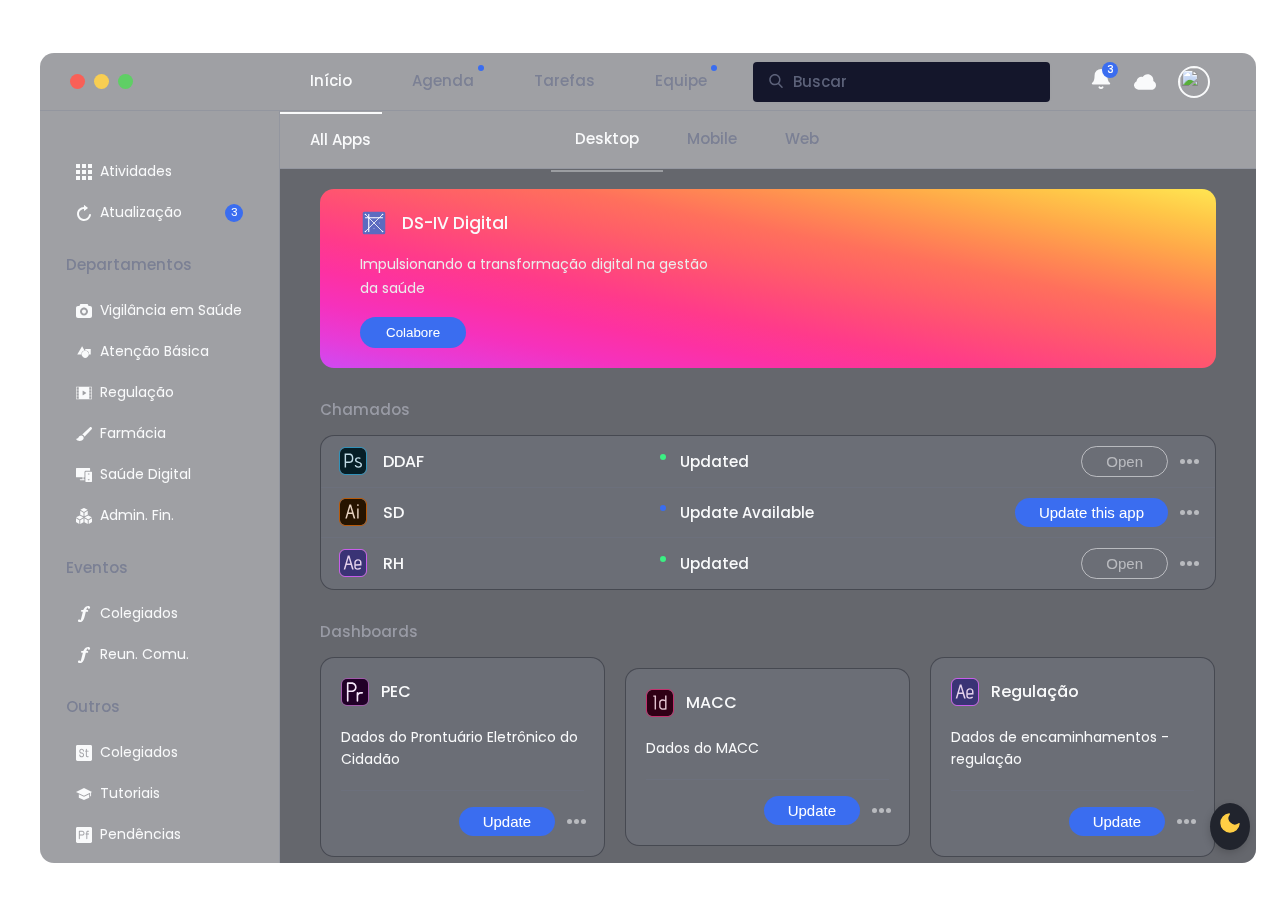
==== index.html @ 20f497b9 "firts commit" ====
<!DOCTYPE html>
<html lang="pt-BR">

<head>
    <meta charset="UTF-8">
    <meta http-equiv="X-UA-Compatible" content="IE=edge">
    <meta name="viewport" content="width=device-width, initial-scale=1.0">
    
    <!-- Favicon -->
    <link rel="icon" href="img/favicon.png" type="image/x-icon">

    <!-- CSS -->
    <link rel="stylesheet" href="style.css">

    <title>DS4 Digital - Tecnologia para o Brasil</title>
</head>

<body>
    <div class="video-bg">
        <video width="320" height="240" autoplay loop muted>
            <source src="https://assets.codepen.io/3364143/7btrrd.mp4" type="video/mp4">
            Your browser does not support the video tag.
        </video>
    </div>
    <div class="dark-light">
        <svg viewBox="0 0 24 24" stroke="currentColor" stroke-width="1.5" fill="none" stroke-linecap="round"
            stroke-linejoin="round">
            <path d="M21 12.79A9 9 0 1111.21 3 7 7 0 0021 12.79z" />
        </svg>
    </div>
    <div class="app">
        <div class="header">
            <div class="menu-circle"></div>
            <div class="header-menu">
                <a class="menu-link is-active" href="#">Início</a>
                <a class="menu-link notify" href="#">Agenda</a>
                <a class="menu-link" href="#">Tarefas</a>
                <a class="menu-link notify" href="#">Equipe</a>
            </div>
            <div class="search-bar">
                <input type="text" placeholder="Buscar">
            </div>
            <div class="header-profile">
                <div class="notification">
                    <span class="notification-number">3</span>
                    <svg viewBox="0 0 24 24" fill="currentColor" stroke="currentColor" stroke-width="2"
                        stroke-linecap="round" stroke-linejoin="round" class="feather feather-bell">
                        <path d="M18 8A6 6 0 006 8c0 7-3 9-3 9h18s-3-2-3-9M13.73 21a2 2 0 01-3.46 0" />
                    </svg>
                </div>
                <svg viewBox="0 0 512 512" fill="currentColor">
                    <path
                        d="M448.773 235.551A135.893 135.893 0 00451 211c0-74.443-60.557-135-135-135-47.52 0-91.567 25.313-115.766 65.537-32.666-10.59-66.182-6.049-93.794 12.979-27.612 19.013-44.092 49.116-45.425 82.031C24.716 253.788 0 290.497 0 331c0 7.031 1.703 13.887 3.006 20.537l.015.015C12.719 400.492 56.034 436 106 436h300c57.891 0 106-47.109 106-105 0-40.942-25.053-77.798-63.227-95.449z" />
                </svg>
                <img class="profile-img"
                    src="https://images.unsplash.com/photo-1600353068440-6361ef3a86e8?ixid=MXwxMjA3fDB8MHxwaG90by1wYWdlfHx8fGVufDB8fHw%3D&ixlib=rb-1.2.1&auto=format&fit=crop&w=1000&q=80"
                    alt="">
            </div>
        </div>
        <div class="wrapper">
            <div class="left-side">
                <div class="side-wrapper">
                    <div class="side-title"></div>
                    <div class="side-menu">
                        <a href="#">
                            <svg viewBox="0 0 512 512">
                                <g xmlns="http://www.w3.org/2000/svg" fill="currentColor">
                                    <path
                                        d="M0 0h128v128H0zm0 0M192 0h128v128H192zm0 0M384 0h128v128H384zm0 0M0 192h128v128H0zm0 0"
                                        data-original="#bfc9d1" />
                                </g>
                                <path xmlns="http://www.w3.org/2000/svg" d="M192 192h128v128H192zm0 0"
                                    fill="currentColor" data-original="#82b1ff" />
                                <path xmlns="http://www.w3.org/2000/svg"
                                    d="M384 192h128v128H384zm0 0M0 384h128v128H0zm0 0M192 384h128v128H192zm0 0M384 384h128v128H384zm0 0"
                                    fill="currentColor" data-original="#bfc9d1" />
                            </svg>
                            Atividades
                        </a>
                        <a href="#">
                            <svg viewBox="0 0 488.932 488.932" fill="currentColor">
                                <path
                                    d="M243.158 61.361v-57.6c0-3.2 4-4.9 6.7-2.9l118.4 87c2 1.5 2 4.4 0 5.9l-118.4 87c-2.7 2-6.7.2-6.7-2.9v-57.5c-87.8 1.4-158.1 76-152.1 165.4 5.1 76.8 67.7 139.1 144.5 144 81.4 5.2 150.6-53 163-129.9 2.3-14.3 14.7-24.7 29.2-24.7 17.9 0 31.8 15.9 29 33.5-17.4 109.7-118.5 192-235.7 178.9-98-11-176.7-89.4-187.8-187.4-14.7-128.2 84.9-237.4 209.9-238.8z" />
                            </svg>
                            Atualização
                            <span class="notification-number updates">3</span>
                        </a>
                    </div>
                </div>
                <div class="side-wrapper">
                    <div class="side-title">Departamentos</div>
                    <div class="side-menu">
                        <a href="#">
                            <svg viewBox="0 0 488.455 488.455" fill="currentColor">
                                <path
                                    d="M287.396 216.317c23.845 23.845 23.845 62.505 0 86.35s-62.505 23.845-86.35 0-23.845-62.505 0-86.35 62.505-23.845 86.35 0" />
                                <path
                                    d="M427.397 91.581H385.21l-30.544-61.059H133.76l-30.515 61.089-42.127.075C27.533 91.746.193 119.115.164 152.715L0 396.86c0 33.675 27.384 61.074 61.059 61.074h366.338c33.675 0 61.059-27.384 61.059-61.059V152.639c-.001-33.674-27.385-61.058-61.059-61.058zM244.22 381.61c-67.335 0-122.118-54.783-122.118-122.118s54.783-122.118 122.118-122.118 122.118 54.783 122.118 122.118S311.555 381.61 244.22 381.61z" />
                            </svg>
                            Vigilância em Saúde
                        </a>
                        <a href="#">
                            <svg viewBox="0 0 512 512" fill="currentColor">
                                <circle cx="295.099" cy="327.254" r="110.96" transform="rotate(-45 295.062 327.332)" />
                                <path
                                    d="M471.854 338.281V163.146H296.72v41.169a123.1 123.1 0 01121.339 122.939c0 3.717-.176 7.393-.5 11.027zM172.14 327.254a123.16 123.16 0 01100.59-120.915L195.082 73.786 40.146 338.281H172.64c-.325-3.634-.5-7.31-.5-11.027z" />
                            </svg>
                            Atenção Básica
                        </a>
                        <a href="#">
                            <svg viewBox="0 0 58 58" fill="currentColor">
                                <path
                                    d="M57 6H1a1 1 0 00-1 1v44a1 1 0 001 1h56a1 1 0 001-1V7a1 1 0 00-1-1zM10 50H2v-9h8v9zm0-11H2v-9h8v9zm0-11H2v-9h8v9zm0-11H2V8h8v9zm26.537 12.844l-11 7a1.007 1.007 0 01-1.018.033A1.001 1.001 0 0124 36V22a1.001 1.001 0 011.538-.844l11 7a1.003 1.003 0 01-.001 1.688zM56 50h-8v-9h8v9zm0-11h-8v-9h8v9zm0-11h-8v-9h8v9zm0-11h-8V8h8v9z" />
                            </svg>
                            Regulação
                        </a>
                        <a href="#">
                            <svg viewBox="0 0 512 512" fill="currentColor">
                                <path
                                    d="M499.377 46.402c-8.014-8.006-18.662-12.485-29.985-12.613a41.13 41.13 0 00-.496-.003c-11.142 0-21.698 4.229-29.771 11.945L198.872 275.458c25.716 6.555 47.683 23.057 62.044 47.196a113.544 113.544 0 0110.453 23.179L500.06 106.661C507.759 98.604 512 88.031 512 76.89c0-11.507-4.478-22.33-12.623-30.488zM176.588 302.344a86.035 86.035 0 00-3.626-.076c-20.273 0-40.381 7.05-56.784 18.851-19.772 14.225-27.656 34.656-42.174 53.27C55.8 397.728 27.795 409.14 0 416.923c16.187 42.781 76.32 60.297 115.752 61.24 1.416.034 2.839.051 4.273.051 44.646 0 97.233-16.594 118.755-60.522 23.628-48.224-5.496-112.975-62.192-115.348z" />
                            </svg>
                            Farmácia
                        </a>
                        <a href="#">
                            <svg viewBox="0 0 512 512" fill="currentColor">
                                <path
                                    d="M497 151H316c-8.401 0-15 6.599-15 15v300c0 8.401 6.599 15 15 15h181c8.401 0 15-6.599 15-15V166c0-8.401-6.599-15-15-15zm-76 270h-30c-8.401 0-15-6.599-15-15s6.599-15 15-15h30c8.401 0 15 6.599 15 15s-6.599 15-15 15zm0-180h-30c-8.401 0-15-6.599-15-15s6.599-15 15-15h30c8.401 0 15 6.599 15 15s-6.599 15-15 15z" />
                                <path
                                    d="M15 331h196v60h-75c-8.291 0-15 6.709-15 15s6.709 15 15 15h135v-30h-30v-60h30V166c0-24.814 20.186-45 45-45h135V46c0-8.284-6.716-15-15-15H15C6.716 31 0 37.716 0 46v270c0 8.284 6.716 15 15 15z" />
                            </svg>
                            Saúde Digital
                        </a>
                        <a href="#">
                            <svg viewBox="0 0 512 512" fill="currentColor">
                                <path
                                    d="M0 331v112.295a14.996 14.996 0 007.559 13.023L106 512V391L0 331zM136 391v121l105-60V331zM271 331v121l105 60V391zM406 391v121l98.441-55.682A14.995 14.995 0 00512 443.296V331l-106 60zM391 241l-115.754 57.876L391 365.026l116.754-66.15zM262.709 1.583a15.006 15.006 0 00-13.418 0L140.246 57.876 256 124.026l115.754-66.151L262.709 1.583zM136 90v124.955l105 52.5V150zM121 241L4.246 298.876 121 365.026l115.754-66.15zM271 150v117.455l105-52.5V90z" />
                            </svg>
                            Admin. Fin.
                        </a>
                    </div>
                </div>
                <div class="side-wrapper">
                    <div class="side-title">Eventos</div>
                    <div class="side-menu">
                        <a href="#">
                            <svg viewBox="0 0 332 332" fill="currentColor">
                                <path
                                    d="M282.341 8.283C275.765 2.705 266.211 0 253.103 0c-18.951 0-36.359 5.634-51.756 16.743-14.972 10.794-29.274 28.637-42.482 53.028-4.358 7.993-7.428 11.041-8.973 12.179h-26.255c-10.84 0-19.626 8.786-19.626 19.626 0 8.989 6.077 16.486 14.323 18.809l-.05.165h.589c1.531.385 3.109.651 4.757.651h18.833l-32.688 128.001c-7.208 27.848-10.323 37.782-11.666 41.24-1.445 3.711-3.266 7.062-5.542 10.135-.42-5.39-2.637-10.143-6.508-13.854-4.264-4.079-10.109-6.136-17.364-6.136-8.227 0-15.08 2.433-20.37 7.229-5.416 4.93-8.283 11.193-8.283 18.134 0 5.157 1.701 12.712 9.828 19.348 6.139 4.97 14.845 7.382 26.621 7.382 17.096 0 32.541-4.568 45.891-13.577 13.112-8.845 24.612-22.489 34.166-40.522 9.391-17.678 18.696-45.124 28.427-83.9l18.598-73.479h30.016c10.841 0 19.625-8.785 19.625-19.625s-8.784-19.626-19.625-19.626h-19.628c6.34-21.62 14.175-37.948 23.443-48.578 2.284-2.695 5.246-5.692 8.412-7.678-1.543 3.392-2.325 6.767-2.325 10.055 0 6.164 2.409 11.714 6.909 16.03 4.484 4.336 10.167 6.54 16.888 6.54 7.085 0 13.373-2.667 18.17-7.716 4.76-5.005 7.185-11.633 7.185-19.703.017-9.079-3.554-16.899-10.302-22.618z" />
                            </svg>
                            Colegiados
                        </a>
                        <a href="#">
                            <svg viewBox="0 0 332 332" fill="currentColor">
                                <path
                                    d="M282.341 8.283C275.765 2.705 266.211 0 253.103 0c-18.951 0-36.359 5.634-51.756 16.743-14.972 10.794-29.274 28.637-42.482 53.028-4.358 7.993-7.428 11.041-8.973 12.179h-26.255c-10.84 0-19.626 8.786-19.626 19.626 0 8.989 6.077 16.486 14.323 18.809l-.05.165h.589c1.531.385 3.109.651 4.757.651h18.833l-32.688 128.001c-7.208 27.848-10.323 37.782-11.666 41.24-1.445 3.711-3.266 7.062-5.542 10.135-.42-5.39-2.637-10.143-6.508-13.854-4.264-4.079-10.109-6.136-17.364-6.136-8.227 0-15.08 2.433-20.37 7.229-5.416 4.93-8.283 11.193-8.283 18.134 0 5.157 1.701 12.712 9.828 19.348 6.139 4.97 14.845 7.382 26.621 7.382 17.096 0 32.541-4.568 45.891-13.577 13.112-8.845 24.612-22.489 34.166-40.522 9.391-17.678 18.696-45.124 28.427-83.9l18.598-73.479h30.016c10.841 0 19.625-8.785 19.625-19.625s-8.784-19.626-19.625-19.626h-19.628c6.34-21.62 14.175-37.948 23.443-48.578 2.284-2.695 5.246-5.692 8.412-7.678-1.543 3.392-2.325 6.767-2.325 10.055 0 6.164 2.409 11.714 6.909 16.03 4.484 4.336 10.167 6.54 16.888 6.54 7.085 0 13.373-2.667 18.17-7.716 4.76-5.005 7.185-11.633 7.185-19.703.017-9.079-3.554-16.899-10.302-22.618z" />
                            </svg>
                            Reun. Comu.
                        </a>
                    </div>
                </div>
                <div class="side-wrapper">
                    <div class="side-title">Outros</div>
                    <div class="side-menu">
                        <a href="#">
                            <svg viewBox="0 0 512 512" fill="currentColor">
                                <path
                                    d="M467 0H45C20.186 0 0 20.186 0 45v422c0 24.814 20.186 45 45 45h422c24.814 0 45-20.186 45-45V45c0-24.814-20.186-45-45-45zM181 241c41.353 0 75 33.647 75 75s-33.647 75-75 75-75-33.647-75-75c0-8.291 6.709-15 15-15s15 6.709 15 15c0 24.814 20.186 45 45 45s45-20.186 45-45-20.186-45-45-45c-41.353 0-75-33.647-75-75s33.647-75 75-75 75 33.647 75 75c0 8.291-6.709 15-15 15s-15-6.709-15-15c0-24.814-20.186-45-45-45s-45 20.186-45 45 20.186 45 45 45zm180 120h30c8.291 0 15 6.709 15 15s-6.709 15-15 15h-30c-24.814 0-45-20.186-45-45V211h-15c-8.291 0-15-6.709-15-15s6.709-15 15-15h15v-45c0-8.291 6.709-15 15-15s15 6.709 15 15v45h45c8.291 0 15 6.709 15 15s-6.709 15-15 15h-45v135c0 8.276 6.724 15 15 15z" />
                            </svg>
                            Colegiados
                        </a>
                        <a href="#">
                            <svg viewBox="0 0 511.441 511.441" fill="currentColor">
                                <path d="M255.721 347.484L90.22 266.751v106.57l165.51 73.503 165.509-73.503V266.742z" />
                                <path
                                    d="M511.441 189.361L255.721 64.617 0 189.361l255.721 124.744 195.522-95.378v111.032h30V204.092z" />
                            </svg>
                            Tutoriais
                        </a>
                        <a href="#">
                            <svg viewBox="0 0 512 512" fill="currentColor">
                                <path d="M196 151h-75v90h75c24.814 0 45-20.186 45-45s-20.186-45-45-45z" />
                                <path
                                    d="M467 0H45C20.186 0 0 20.186 0 45v422c0 24.814 20.186 45 45 45h422c24.814 0 45-20.186 45-45V45c0-24.814-20.186-45-45-45zM196 271h-75v105c0 8.291-6.709 15-15 15s-15-6.709-15-15V136c0-8.291 6.709-15 15-15h90c41.353 0 75 33.647 75 75s-33.647 75-75 75zm210-60c8.291 0 15 6.709 15 15s-6.709 15-15 15h-45v135c0 8.291-6.709 15-15 15s-15-6.709-15-15V241h-15c-8.291 0-15-6.709-15-15s6.709-15 15-15h15v-45c0-24.814 20.186-45 45-45h30c8.291 0 15 6.709 15 15s-6.709 15-15 15h-30c-8.276 0-15 6.724-15 15v45h45z" />
                            </svg>
                            Pendências
                        </a>
                        <a href="#">
                            <svg viewBox="0 0 512 512" fill="currentColor">
                                <path
                                    d="M181 181h-60v60h60c16.54 0 30-13.46 30-30s-13.46-30-30-30zm0 0M181 271h-60v60h60c16.54 0 30-13.46 30-30s-13.46-30-30-30zm0 0M346 241c-19.555 0-36.238 12.54-42.438 30h84.875c-6.199-17.46-22.882-30-42.437-30zm0 0" />
                                <path
                                    d="M436 0H75C33.648 0 0 33.648 0 75v362c0 41.352 33.648 75 75 75h361c41.352 0 76-33.648 76-75V75c0-41.352-34.648-75-76-75zM286 151h120v30H286zm-45 150c0 33.09-26.91 60-60 60H91V151h90c33.09 0 60 26.91 60 60 0 18.008-8.133 33.996-20.73 45 12.597 11.004 20.73 26.992 20.73 45zm180 0H303.562c6.196 17.46 22.883 30 42.438 30 16.012 0 30.953-8.629 38.992-22.516l25.957 15.032C397.58 346.629 372.687 361 346 361c-41.352 0-75-33.648-75-75s33.648-75 75-75 75 33.648 75 75zm0 0" />
                            </svg>
                            Arquivos
                        </a>
                        <a href="#">
                            <svg viewBox="0 0 512 512" fill="currentColor">
                                <path
                                    d="M352 0H64C28.704 0 0 28.704 0 64v320a16.02 16.02 0 009.216 14.496A16.232 16.232 0 0016 400c3.68 0 7.328-1.248 10.24-3.712L117.792 320H352c35.296 0 64-28.704 64-64V64c0-35.296-28.704-64-64-64z" />
                                <path
                                    d="M464 128h-16v128c0 52.928-43.072 96-96 96H129.376L128 353.152V400c0 26.464 21.536 48 48 48h234.368l75.616 60.512A16.158 16.158 0 00496 512c2.336 0 4.704-.544 6.944-1.6A15.968 15.968 0 00512 496V176c0-26.464-21.536-48-48-48z" />
                            </svg>
                            Mensagens
                        </a>
                    </div>
                </div>
            </div>
            <div class="main-container">
                <div class="main-header">
                    <a class="menu-link-main" href="#">All Apps</a>
                    <div class="header-menu">
                        <a class="main-header-link is-active" href="#">Desktop</a>
                        <a class="main-header-link" href="#">Mobile</a>
                        <a class="main-header-link" href="#">Web</a>

                    </div>
                </div>
                <div class="content-wrapper">
                    <div class="content-wrapper-header">
                        <div class="content-wrapper-context">
                            <h3 class="img-content">
                                <svg viewBox="0 0 512 512" xmlns="http://www.w3.org/2000/svg">
                                    <!-- Background with rounded corners -->
                                    <rect x="50" y="50" width="412" height="412" rx="30" ry="30" fill="#5C6BC0" />
                                
                                    <!-- Horizontal and vertical lines creating a network -->
                                    <path d="M100 160h312" fill="none" stroke="#fff" stroke-width="20" stroke-linecap="round"/>
                                    <path d="M160 100v312" fill="none" stroke="#fff" stroke-width="20" stroke-linecap="round"/>
                                    
                                    <!-- Diagonal lines for more complexity -->
                                    <path d="M100 100L412 412" fill="none" stroke="#fff" stroke-width="15" stroke-linecap="round"/>
                                    <path d="M100 412L412 100" fill="none" stroke="#fff" stroke-width="15" stroke-linecap="round"/>
                                    
                                    <!-- Nodes (circles) to simulate connections -->
                                    <circle cx="100" cy="100" r="15" fill="#fff" />
                                    <circle cx="412" cy="100" r="15" fill="#fff" />
                                    <circle cx="100" cy="412" r="15" fill="#fff" />
                                    <circle cx="412" cy="412" r="15" fill="#fff" />
                                
                                    <!-- Additional smaller circles to simulate data points -->
                                    <circle cx="256" cy="160" r="8" fill="#fff" />
                                    <circle cx="160" cy="256" r="8" fill="#fff" />
                                    <circle cx="352" cy="256" r="8" fill="#fff" />
                                    <circle cx="256" cy="352" r="8" fill="#fff" />
                                </svg>
                                
                                DS-IV Digital
                            </h3>
                            <div class="content-text">Impulsionando a transformação digital na gestão da saúde</div>
                            <button class="content-button">Colabore</button>
                        </div>
                        <img class="content-wrapper-img" src="https://assets.codepen.io/3364143/glass.png" alt="">
                    </div>
                    <div class="content-section">
                        <div class="content-section-title">Chamados</div>
                        <ul>
                            <li class="adobe-product">
                                <div class="products">
                                    <svg viewBox="0 0 52 52" style="border:1px solid #3291b8">
                                        <g xmlns="http://www.w3.org/2000/svg">
                                            <path
                                                d="M40.824 52H11.176C5.003 52 0 46.997 0 40.824V11.176C0 5.003 5.003 0 11.176 0h29.649C46.997 0 52 5.003 52 11.176v29.649C52 46.997 46.997 52 40.824 52z"
                                                fill="#061e26" data-original="#393687" />
                                            <path
                                                d="M12.16 39H9.28V11h9.64c2.613 0 4.553.813 5.82 2.44 1.266 1.626 1.9 3.76 1.9 6.399 0 .934-.027 1.74-.08 2.42-.054.681-.22 1.534-.5 2.561-.28 1.026-.66 1.866-1.14 2.52-.48.654-1.213 1.227-2.2 1.72-.987.494-2.16.74-3.52.74h-7.04V39zm0-12h6.68c.96 0 1.773-.187 2.44-.56.666-.374 1.153-.773 1.46-1.2.306-.427.546-1.04.72-1.84.173-.801.267-1.4.28-1.801.013-.399.02-.973.02-1.72 0-4.053-1.694-6.08-5.08-6.08h-6.52V27zM29.48 33.92l2.8-.12c.106.987.6 1.754 1.48 2.3.88.547 1.893.82 3.04.82s2.14-.26 2.98-.78c.84-.52 1.26-1.266 1.26-2.239s-.36-1.747-1.08-2.32c-.72-.573-1.6-1.026-2.64-1.36-1.04-.333-2.086-.686-3.14-1.06a7.36 7.36 0 01-2.78-1.76c-.987-.934-1.48-2.073-1.48-3.42s.54-2.601 1.62-3.761 2.833-1.739 5.26-1.739c.854 0 1.653.1 2.4.3.746.2 1.28.394 1.6.58l.48.279-.92 2.521c-.854-.666-1.974-1-3.36-1-1.387 0-2.42.26-3.1.78-.68.52-1.02 1.18-1.02 1.979 0 .88.426 1.574 1.28 2.08.853.507 1.813.934 2.88 1.28 1.066.347 2.126.733 3.18 1.16 1.053.427 1.946 1.094 2.68 2s1.1 2.106 1.1 3.6c0 1.494-.6 2.794-1.8 3.9-1.2 1.106-2.954 1.66-5.26 1.66-2.307 0-4.114-.547-5.42-1.64-1.307-1.093-1.987-2.44-2.04-4.04z"
                                                fill="#c1dbe6" data-original="#89d3ff" />
                                        </g>
                                    </svg>
                                    DDAF
                                </div>
                                <span class="status">
                                    <span class="status-circle green"></span>
                                    Updated</span>
                                <div class="button-wrapper">
                                    <button class="content-button status-button open">Open</button>
                                    <div class="menu">
                                        <button class="dropdown">
                                            <ul>
                                                <li><a href="#">Go to Discover</a></li>
                                                <li><a href="#">Learn more</a></li>
                                                <li><a href="#">Uninstall</a></li>
                                            </ul>
                                        </button>
                                    </div>
                                </div>
                            </li>
                            <li class="adobe-product">
                                <div class="products">
                                    <svg viewBox="0 0 52 52" style="border:1px solid #b65a0b">
                                        <g xmlns="http://www.w3.org/2000/svg">
                                            <path
                                                d="M40.824 52H11.176C5.003 52 0 46.997 0 40.824V11.176C0 5.003 5.003 0 11.176 0h29.649C46.997 0 52 5.003 52 11.176v29.649C52 46.997 46.997 52 40.824 52z"
                                                fill="#261400" data-original="#6d4c13" />
                                            <path
                                                d="M30.68 39h-3.24l-2.76-9.04h-8.32L13.72 39H10.6l8.24-28h3.32l8.52 28zm-6.72-12l-3.48-11.36L17.12 27h6.84zM37.479 12.24c0 .453-.16.84-.48 1.16-.32.319-.7.479-1.14.479-.44 0-.827-.166-1.16-.5-.334-.333-.5-.713-.5-1.14s.166-.807.5-1.141c.333-.333.72-.5 1.16-.5.44 0 .82.16 1.14.48.321.322.48.709.48 1.162zM37.24 39h-2.88V18.96h2.88V39z"
                                                fill="#e6d2c0" data-original="#ffbd2e" />
                                        </g>
                                    </svg>
                                    SD
                                </div>

                                <span class="status">
                                    <span class="status-circle"></span>
                                    Update Available</span>
                                <div class="button-wrapper">
                                    <button class="content-button status-button">Update this app</button>
                                    <div class="pop-up">
                                        <div class="pop-up__title">Update This App
                                            <svg class="close" width="24" height="24" fill="none" stroke="currentColor"
                                                stroke-width="2" stroke-linecap="round" stroke-linejoin="round"
                                                class="feather feather-x-circle">
                                                <circle cx="12" cy="12" r="10" />
                                                <path d="M15 9l-6 6M9 9l6 6" />
                                            </svg>
                                        </div>
                                        <div class="pop-up__subtitle">Adjust your selections for advanced options as
                                            desired before continuing. <a href="#">Learn more</a></div>
                                        <div class="checkbox-wrapper">
                                            <input type="checkbox" id="check1" class="checkbox">
                                            <label for="check1">Import previous settings and preferences</label>
                                        </div>
                                        <div class="checkbox-wrapper">
                                            <input type="checkbox" id="check2" class="checkbox">
                                            <label for="check2">Remove old versions</label>
                                        </div>
                                        <div class="content-button-wrapper">
                                            <button class="content-button status-button open close">Cancel</button>
                                            <button class="content-button status-button">Continue</button>
                                        </div>
                                    </div>
                                    <div class="menu">
                                        <button class="dropdown">
                                            <ul>
                                                <li><a href="#">Go to Discover</a></li>
                                                <li><a href="#">Learn more</a></li>
                                                <li><a href="#">Uninstall</a></li>
                                            </ul>
                                        </button>
                                    </div>
                                </div>
                            </li>
                            <li class="adobe-product">
                                <div class="products">
                                    <svg viewBox="0 0 52 52" style="border: 1px solid #C75DEB">
                                        <g xmlns="http://www.w3.org/2000/svg">
                                            <path
                                                d="M40.824 52H11.176C5.003 52 0 46.997 0 40.824V11.176C0 5.003 5.003 0 11.176 0h29.649C46.997 0 52 5.003 52 11.176v29.649C52 46.997 46.997 52 40.824 52z"
                                                fill="#3a3375" data-original="#3a3375" />
                                            <path
                                                d="M27.44 39H24.2l-2.76-9.04h-8.32L10.48 39H7.36l8.24-28h3.32l8.52 28zm-6.72-12l-3.48-11.36L13.88 27h6.84zM31.48 33.48c0 2.267 1.333 3.399 4 3.399 1.653 0 3.466-.546 5.44-1.64L42 37.6c-2.054 1.254-4.2 1.881-6.44 1.881-4.64 0-6.96-1.946-6.96-5.841v-8.2c0-2.16.673-3.841 2.02-5.04 1.346-1.2 3.126-1.801 5.34-1.801s3.94.594 5.18 1.78c1.24 1.187 1.86 2.834 1.86 4.94V30.8l-11.52.6v2.08zm8.6-5.24v-3.08c0-1.413-.44-2.42-1.32-3.021-.88-.6-1.907-.899-3.08-.899-1.174 0-2.167.359-2.98 1.08-.814.72-1.22 1.773-1.22 3.16v3.199l8.6-.439z"
                                                fill="#e4d1eb" data-original="#e7adfb" />
                                        </g>
                                    </svg>
                                    RH
                                </div>
                                <span class="status">
                                    <span class="status-circle green"></span>
                                    Updated</span>
                                <div class="button-wrapper">
                                    <button class="content-button status-button open">Open</button>
                                    <div class="menu">
                                        <button class="dropdown">
                                            <ul>
                                                <li><a href="#">Go to Discover</a></li>
                                                <li><a href="#">Learn more</a></li>
                                                <li><a href="#">Uninstall</a></li>
                                            </ul>
                                        </button>
                                    </div>
                                </div>
                            </li>
                        </ul>
                    </div>
                    <div class="content-section">
                        <div class="content-section-title">Dashboards</div>
                        <div class="apps-card">
                            <div class="app-card">
                                <span>
                                    <svg viewBox="0 0 512 512" style="border: 1px solid #a059a9">
                                        <path xmlns="http://www.w3.org/2000/svg"
                                            d="M480 0H32C14.368 0 0 14.368 0 32v448c0 17.664 14.368 32 32 32h448c17.664 0 32-14.336 32-32V32c0-17.632-14.336-32-32-32z"
                                            fill="#210027" data-original="#7b1fa2" />
                                        <g xmlns="http://www.w3.org/2000/svg">
                                            <path
                                                d="M192 64h-80c-8.832 0-16 7.168-16 16v352c0 8.832 7.168 16 16 16s16-7.168 16-16V256h64c52.928 0 96-43.072 96-96s-43.072-96-96-96zm0 160h-64V96h64c35.296 0 64 28.704 64 64s-28.704 64-64 64zM400 256h-32c-18.08 0-34.592 6.24-48 16.384V272c0-8.864-7.168-16-16-16s-16 7.136-16 16v160c0 8.832 7.168 16 16 16s16-7.168 16-16v-96c0-26.464 21.536-48 48-48h32c8.832 0 16-7.168 16-16s-7.168-16-16-16z"
                                                fill="#f6e7fa" data-original="#e1bee7" />
                                        </g>
                                    </svg>
                                    PEC
                                </span>
                                <div class="app-card__subtext">Dados do Prontuário Eletrônico do Cidadão</div>
                                <div class="app-card-buttons">
                                    <button class="content-button status-button">Update</button>
                                    <div class="menu"></div>
                                </div>
                            </div>
                            <div class="app-card">
                                <span>
                                    <svg viewBox="0 0 52 52" style="border: 1px solid #c1316d">
                                        <g xmlns="http://www.w3.org/2000/svg">
                                            <path
                                                d="M40.824 52H11.176C5.003 52 0 46.997 0 40.824V11.176C0 5.003 5.003 0 11.176 0h29.649C46.997 0 52 5.003 52 11.176v29.649C52 46.997 46.997 52 40.824 52z"
                                                fill="#2f0015" data-original="#6f2b41" />
                                            <path
                                                d="M18.08 39H15.2V13.72l-2.64-.08V11h5.52v28zM27.68 19.4c1.173-.507 2.593-.761 4.26-.761s3.073.374 4.22 1.12V11h2.88v28c-2.293.32-4.414.48-6.36.48-1.947 0-3.707-.4-5.28-1.2-2.08-1.066-3.12-2.92-3.12-5.561v-7.56c0-2.799 1.133-4.719 3.4-5.759zm8.48 3.12c-1.387-.746-2.907-1.119-4.56-1.119-1.574 0-2.714.406-3.42 1.22-.707.813-1.06 1.847-1.06 3.1v7.12c0 1.227.44 2.188 1.32 2.88.96.719 2.146 1.079 3.56 1.079 1.413 0 2.8-.106 4.16-.319V22.52z"
                                                fill="#e1c1cf" data-original="#ff70bd" />
                                        </g>
                                    </svg>
                                    MACC
                                </span>
                                <div class="app-card__subtext">Dados do MACC</div>
                                <div class="app-card-buttons">
                                    <button class="content-button status-button">Update</button>
                                    <div class="menu"></div>
                                </div>
                            </div>
                            <div class="app-card">
                                <span>
                                    <svg viewBox="0 0 52 52" style="border: 1px solid #C75DEB">
                                        <g xmlns="http://www.w3.org/2000/svg">
                                            <path
                                                d="M40.824 52H11.176C5.003 52 0 46.997 0 40.824V11.176C0 5.003 5.003 0 11.176 0h29.649C46.997 0 52 5.003 52 11.176v29.649C52 46.997 46.997 52 40.824 52z"
                                                fill="#3a3375" data-original="#3a3375" />
                                            <path
                                                d="M27.44 39H24.2l-2.76-9.04h-8.32L10.48 39H7.36l8.24-28h3.32l8.52 28zm-6.72-12l-3.48-11.36L13.88 27h6.84zM31.48 33.48c0 2.267 1.333 3.399 4 3.399 1.653 0 3.466-.546 5.44-1.64L42 37.6c-2.054 1.254-4.2 1.881-6.44 1.881-4.64 0-6.96-1.946-6.96-5.841v-8.2c0-2.16.673-3.841 2.02-5.04 1.346-1.2 3.126-1.801 5.34-1.801s3.94.594 5.18 1.78c1.24 1.187 1.86 2.834 1.86 4.94V30.8l-11.52.6v2.08zm8.6-5.24v-3.08c0-1.413-.44-2.42-1.32-3.021-.88-.6-1.907-.899-3.08-.899-1.174 0-2.167.359-2.98 1.08-.814.72-1.22 1.773-1.22 3.16v3.199l8.6-.439z"
                                                fill="#e4d1eb" data-original="#e7adfb" />
                                        </g>
                                    </svg>
                                    Regulação
                                </span>
                                <div class="app-card__subtext">Dados de encaminhamentos - regulação</div>
                                <div class="app-card-buttons">
                                    <button class="content-button status-button">Update</button>
                                    <div class="menu"></div>
                                </div>
                            </div>
                        </div>
                    </div>
                </div>
            </div>
        </div>
        <div class="overlay-app"></div>
    </div>
    <script src="https://cdnjs.cloudflare.com/ajax/libs/jquery/2.1.3/jquery.min.js"></script>
    <script src="scripts/main.js"></script>
</body>

</html>
---- style.css ----
@import url("https://fonts.googleapis.com/css2?family=Poppins:wght@200;300;400;500;600;700&display=swap");

* {
  outline: none;
  box-sizing: border-box;
}

:root {
  --theme-bg-color: rgba(16 18 27 / 40%);
  --border-color: rgba(113 119 144 / 25%);
  --theme-color: #f9fafb;
  --inactive-color: rgb(113 119 144 / 78%);
  --body-font: "Poppins", sans-serif;
  --hover-menu-bg: rgba(12 15 25 / 30%);
  --content-title-color: #999ba5;
  --content-bg: rgb(146 151 179 / 13%);
  --button-inactive: rgb(249 250 251 / 55%);
  --dropdown-bg: #21242d;
  --dropdown-hover: rgb(42 46 60);
  --popup-bg: rgb(22 25 37);
  --search-bg: #14162b;
  --overlay-bg: rgba(36, 39, 59, 0.3);
  --scrollbar-bg: rgb(1 2 3 / 40%);
}

.light-mode {
  --theme-bg-color: rgb(255 255 255 / 31%);
  --theme-color: #3c3a3a;
  --inactive-color: #333333;
  --button-inactive: #3c3a3a;
  --search-bg: rgb(255 255 255 / 31%);
  --dropdown-bg: #f7f7f7;
  --overlay-bg: rgb(255 255 255 / 30%);
  --dropdown-hover: rgb(236 236 236);
  --border-color: rgb(255 255 255 / 35%);
  --popup-bg: rgb(255 255 255);
  --hover-menu-bg: rgba(255 255 255 / 35%);
  --scrollbar-bg: rgb(255 253 253 / 57%);
  --content-title-color: --theme-color;
}

html {
  box-sizing: border-box;
  -webkit-font-smoothing: antialiased;
}

body {
  font-family: var(--body-font);
  background-image: url(https://wallpapershome.com/images/wallpapers/macos-big-sur-1280x720-dark-wwdc-2020-22655.jpg);
  background-size: cover;
  background-position: center;
  display: flex;
  justify-content: center;
  align-items: center;
  flex-direction: column;
  padding: 2em;
  width: 100%;
  height: 100vh;
  overflow: hidden;
}
@media screen and (max-width: 480px) {
  body {
    padding: 0.8em;
  }
}

.video-bg {
  position: fixed;
  right: 0;
  top: 0;
  width: 100%;
  height: 100%;
}
.video-bg video {
  width: 100%;
  height: 100%;
  object-fit: cover;
}

img {
  max-width: 100%;
}

.dark-light {
  position: fixed;
  bottom: 50px;
  right: 30px;
  background-color: var(--dropdown-bg);
  box-shadow: -1px 3px 8px -1px rgba(0, 0, 0, 0.2);
  padding: 8px;
  border-radius: 50%;
  z-index: 3;
  cursor: pointer;
}
.dark-light svg {
  width: 24px;
  flex-shrink: 0;
  fill: #ffce45;
  stroke: #ffce45;
  transition: 0.5s;
}

.light-mode .dark-light svg {
  fill: transparent;
  stroke: var(--theme-color);
}
.light-mode .profile-img {
  border: 2px solid var(--theme-bg-color);
}
.light-mode .content-section ul {
  background-color: var(--theme-bg-color);
}
.light-mode .pop-up__title {
  border-color: var(--theme-color);
}
.light-mode .dropdown.is-active ul {
  background-color: rgba(255, 255, 255, 0.94);
}

body.light-mode:before,
body.light-mode .video-bg:before {
  content: "";
  position: absolute;
  left: 0;
  top: 0;
  width: 100%;
  height: 100vh;
  background: linear-gradient(180deg, rgba(255, 255, 255, 0.72) 0%, rgba(255, 255, 255, 0.45) 100%);
  backdrop-filter: saturate(3);
}

.app {
  background-color: var(--theme-bg-color);
  max-width: 1250px;
  max-height: 860px;
  height: 90vh;
  display: flex;
  flex-direction: column;
  overflow: hidden;
  position: relative;
  width: 100%;
  border-radius: 14px;
  backdrop-filter: blur(20px);
  -webkit-backdrop-filter: blur(20px);
  font-size: 15px;
  font-weight: 500;
}

.header {
  display: flex;
  align-items: center;
  flex-shrink: 0;
  height: 58px;
  width: 100%;
  border-bottom: 1px solid var(--border-color);
  padding: 0 30px;
  white-space: nowrap;
}
@media screen and (max-width: 480px) {
  .header {
    padding: 0 16px;
  }
}
.header-menu {
  display: flex;
  align-items: center;
}
.header-menu a {
  padding: 20px 30px;
  text-decoration: none;
  color: var(--inactive-color);
  border-bottom: 2px solid transparent;
  transition: 0.3s;
}
@media screen and (max-width: 610px) {
  .header-menu a:not(.main-header-link) {
    display: none;
  }
}
.header-menu a.is-active,
.header-menu a:hover {
  color: var(--theme-color);
  border-bottom: 2px solid var(--theme-color);
}

.notify {
  position: relative;
}
.notify:before {
  content: "";
  position: absolute;
  background-color: #3a6df0;
  width: 6px;
  height: 6px;
  border-radius: 50%;
  right: 20px;
  top: 16px;
}
@media screen and (max-width: 1055px) {
  .notify {
    display: none;
  }
}

.menu-circle {
  width: 15px;
  height: 15px;
  background-color: #f96057;
  border-radius: 50%;
  box-shadow: 24px 0 0 0 #f8ce52, 48px 0 0 0 #5fcf65;
  margin-right: 195px;
  flex-shrink: 0;
}
@media screen and (max-width: 945px) {
  .menu-circle {
    display: none;
  }
}

.search-bar {
  height: 40px;
  display: flex;
  width: 100%;
  max-width: 400px;
  padding-left: 16px;
  border-radius: 4px;
}
.search-bar input {
  width: 100%;
  height: 100%;
  border: none;
  background-color: var(--search-bg);
  border-radius: 4px;
  font-family: var(--body-font);
  font-size: 15px;
  font-weight: 500;
  padding: 0 20px 0 40px;
  box-shadow: 0 0 0 2px rgba(134, 140, 160, 0.02);
  background-image: url("data:image/svg+xml;charset=UTF-8,%3csvg xmlns='http://www.w3.org/2000/svg' viewBox='0 0 56.966 56.966' fill='%23717790c7'%3e%3cpath d='M55.146 51.887L41.588 37.786A22.926 22.926 0 0046.984 23c0-12.682-10.318-23-23-23s-23 10.318-23 23 10.318 23 23 23c4.761 0 9.298-1.436 13.177-4.162l13.661 14.208c.571.593 1.339.92 2.162.92.779 0 1.518-.297 2.079-.837a3.004 3.004 0 00.083-4.242zM23.984 6c9.374 0 17 7.626 17 17s-7.626 17-17 17-17-7.626-17-17 7.626-17 17-17z'/%3e%3c/svg%3e");
  background-size: 14px;
  background-repeat: no-repeat;
  background-position: 16px 48%;
  color: var(--theme-color);
}
.search-bar input::placeholder {
  font-family: var(--body-font);
  color: var(--inactive-color);
  font-size: 15px;
  font-weight: 500;
}

.header-profile {
  display: flex;
  align-items: center;
  padding: 0 16px 0 40px;
  margin-left: auto;
  flex-shrink: 0;
}
.header-profile svg {
  width: 22px;
  color: #f9fafb;
  flex-shrink: 0;
}

.notification {
  position: relative;
}
.notification-number {
  position: absolute;
  background-color: #3a6df0;
  width: 16px;
  height: 16px;
  border-radius: 50%;
  font-size: 10px;
  display: flex;
  align-items: center;
  justify-content: center;
  color: #fff;
  right: -6px;
  top: -6px;
}
.notification + svg {
  margin-left: 22px;
}
@media screen and (max-width: 945px) {
  .notification + svg {
    display: none;
  }
}

.profile-img {
  width: 32px;
  height: 32px;
  border-radius: 50%;
  object-fit: cover;
  border: 2px solid var(--theme-color);
  margin-left: 22px;
}

.wide .header-menu,
.wide .header-profile {
  display: none;
}
.wide .search-bar {
  max-width: 600px;
  margin: auto;
  transition: 0.4s;
  box-shadow: 0 0 0 1px var(--border-color);
  padding-left: 0;
}
.wide .menu-circle {
  margin-right: 0;
}

.wrapper {
  display: flex;
  flex-grow: 1;
  overflow: hidden;
}

.left-side {
  flex-basis: 240px;
  border-right: 1px solid var(--border-color);
  padding: 26px;
  overflow: auto;
  flex-shrink: 0;
}
@media screen and (max-width: 945px) {
  .left-side {
    display: none;
  }
}

.side-wrapper + .side-wrapper {
  margin-top: 20px;
}

.side-title {
  color: var(--inactive-color);
  margin-bottom: 14px;
}

.side-menu {
  display: flex;
  flex-direction: column;
  white-space: nowrap;
}
.side-menu a {
  text-decoration: none;
  color: var(--theme-color);
  display: flex;
  align-items: center;
  font-weight: 400;
  padding: 10px;
  font-size: 14px;
  border-radius: 6px;
  transition: 0.3s;
}
.side-menu a:hover {
  background-color: var(--hover-menu-bg);
}
.side-menu svg {
  width: 16px;
  margin-right: 8px;
}

.updates {
  position: relative;
  top: 0;
  right: 0;
  margin-left: auto;
  width: 18px;
  height: 18px;
  font-size: 11px;
}

.main-header {
  display: flex;
  align-items: center;
  border-bottom: 1px solid var(--border-color);
  height: 58px;
  flex-shrink: 0;
}
.main-header .header-menu {
  margin-left: 150px;
}
@media screen and (max-width: 1055px) {
  .main-header .header-menu {
    margin: auto;
  }
}
.main-header .header-menu a {
  padding: 20px 24px;
}

.main-container {
  display: flex;
  flex-direction: column;
  flex-grow: 1;
}

.menu-link-main {
  text-decoration: none;
  color: var(--theme-color);
  padding: 0 30px;
}
@media screen and (max-width: 1055px) {
  .menu-link-main {
    display: none;
  }
}

.content-wrapper {
  display: flex;
  flex-direction: column;
  color: var(--theme-color);
  padding: 20px 40px;
  height: 100%;
  overflow: auto;
  background-color: var(--theme-bg-color);
}
@media screen and (max-width: 510px) {
  .content-wrapper {
    padding: 20px;
  }
}
.content-wrapper-header {
  display: flex;
  align-items: center;
  width: 100%;
  justify-content: space-between;
  background-image: url("https://www.transparenttextures.com/patterns/cubes.png"),
    linear-gradient(
      to right top,
      #cf4af3,
      #e73bd7,
      #f631bc,
      #fd31a2,
      #ff3a8b,
      #ff4b78,
      #ff5e68,
      #ff705c,
      #ff8c51,
      #ffaa49,
      #ffc848,
      #ffe652
    );
  border-radius: 14px;
  padding: 20px 40px;
}
@media screen and (max-width: 415px) {
  .content-wrapper-header {
    padding: 20px;
  }
}
.content-wrapper.overlay {
  pointer-events: none;
  transition: 0.3s;
  background-color: var(--overlay-bg);
}

.overlay-app {
  width: 100%;
  height: 100%;
  position: fixed;
  left: 0;
  top: 0;
  pointer-events: all;
  background-color: rgba(36, 39, 59, 0.8);
  opacity: 0;
  visibility: hidden;
  transition: 0.3s;
}
.overlay-app.is-active {
  visibility: visible;
  opacity: 1;
}

.img-content {
  font-weight: 500;
  font-size: 17px;
  display: flex;
  align-items: center;
  margin: 0;
}
.img-content svg {
  width: 28px;
  margin-right: 14px;
}

.content-text {
    font-weight: 400;
    font-size: 14px;
    margin-top: 16px;
    line-height: 1.7em;
    color: #ebecec;
    display: -webkit-box;
    -webkit-box-orient: vertical;
    -webkit-line-clamp: 4;
    line-clamp: 4; /* Adicionando a versão padrão */
    overflow: hidden;
    text-overflow: ellipsis;
  }
  

.content-wrapper-context {
  max-width: 350px;
}

.content-button {
  background-color: #3a6df0;
  border: none;
  padding: 8px 26px;
  color: #fff;
  border-radius: 20px;
  margin-top: 16px;
  cursor: pointer;
  transition: 0.3s;
  white-space: nowrap;
}

.content-wrapper-img {
  width: 186px;
  object-fit: cover;
  margin-top: -25px;
  object-position: center;
}
@media screen and (max-width: 570px) {
  .content-wrapper-img {
    width: 110px;
  }
}

.content-section {
  margin-top: 30px;
  display: flex;
  flex-direction: column;
}
.content-section-title {
  color: var(--content-title-color);
  margin-bottom: 14px;
}
.content-section ul {
  display: flex;
  flex-direction: column;
  width: 100%;
  height: 100%;
  justify-content: space-around;
  background-color: var(--content-bg);
  padding-left: 0;
  margin: 0;
  border-radius: 14px;
  border: 1px solid var(--theme-bg-color);
  cursor: pointer;
}
.content-section ul li {
  list-style: none;
  padding: 10px 18px;
  display: flex;
  align-items: center;
  font-size: 16px;
  width: 100%;
  height: 100%;
  white-space: nowrap;
  transition: 0.3s;
}
.content-section ul li:hover {
  background-color: var(--theme-bg-color);
}
.content-section ul li:hover:first-child {
  border-radius: 13px 13px 0 0;
}
.content-section ul li:hover:last-child {
  border-radius: 0 0 13px 13px;
}
.content-section ul li + li {
  border-top: 1px solid var(--border-color);
}
.content-section ul svg {
  width: 28px;
  border-radius: 6px;
  margin-right: 16px;
  flex-shrink: 0;
}

.products {
  display: flex;
  align-items: center;
  width: 150px;
}
@media screen and (max-width: 480px) {
  .products {
    width: 120px;
  }
}

.status {
  margin-left: auto;
  width: 140px;
  font-size: 15px;
  position: relative;
}
@media screen and (max-width: 700px) {
  .status {
    display: none;
  }
}
.status-circle {
  width: 6px;
  height: 6px;
  background-color: #396df0;
  position: absolute;
  border-radius: 50%;
  top: 4px;
  left: -20px;
}
.status-circle.green {
  background-color: #3bf083;
}
.status-button {
  font-size: 15px;
  margin-top: 0;
  padding: 6px 24px;
}
@media screen and (max-width: 390px) {
  .status-button {
    padding: 6px 14px;
  }
}
.status-button.open {
  background: none;
  color: var(--button-inactive);
  border: 1px solid var(--button-inactive);
}
.status-button:not(.open):hover {
  color: #fff;
  border-color: #fff;
}

.content-button:not(.open):hover {
  background: #1e59f1;
}

.menu {
  width: 5px;
  height: 5px;
  background-color: var(--button-inactive);
  border-radius: 50%;
  box-shadow: 7px 0 0 0 var(--button-inactive), 14px 0 0 0 var(--button-inactive);
  margin: 0 12px;
}

@media screen and (max-width: 415px) {
  .adobe-product .menu {
    display: none;
  }
}
.dropdown {
  position: relative;
  height: 53px;
  width: 40px;
  top: -24px;
  display: flex;
  left: -5px;
  background: transparent;
  border: none;
  cursor: pointer;
}
.dropdown ul {
  position: absolute;
  background: var(--dropdown-bg);
  height: 110px;
  width: 120px;
  right: 0;
  top: 20px;
  pointer-events: none;
  opacity: 0;
  transform: translatey(10px);
  transition: all 0.4s ease;
}
.dropdown ul li a {
  text-decoration: none;
  color: var(--theme-color);
  font-size: 12px;
}

.dropdown.is-active ul {
  opacity: 1;
  pointer-events: all;
  transform: translatey(25px);
}
.dropdown.is-active ul li:hover {
  background-color: var(--dropdown-hover);
}

.button-wrapper {
  display: flex;
  align-items: center;
  justify-content: flex-end;
  width: 187px;
  margin-left: auto;
}
@media screen and (max-width: 480px) {
  .button-wrapper {
    width: auto;
  }
}

.pop-up {
  position: absolute;
  padding: 30px 40px;
  top: 50%;
  left: 50%;
  transform: translate(-50%, -50%);
  overflow-y: auto;
  box-shadow: 0px 6px 30px rgba(0, 0, 0, 0.4);
  transition: all 0.3s;
  z-index: 10;
  background-color: var(--popup-bg);
  width: 500px;
  visibility: hidden;
  opacity: 0;
  border-radius: 6px;
  display: flex;
  flex-direction: column;
  white-space: normal;
}
@media screen and (max-width: 570px) {
  .pop-up {
    width: 100%;
  }
}
.pop-up.visible {
  visibility: visible;
  opacity: 1;
}
.pop-up__title {
  padding-bottom: 20px;
  border-bottom: 1px solid var(--border-color);
  display: flex;
  justify-content: space-between;
  align-items: center;
}
.pop-up__subtitle {
  white-space: normal;
  margin: 20px 0;
  font-size: 14px;
  font-weight: 400;
  line-height: 1.8em;
}
.pop-up__subtitle a {
  color: var(--theme-color);
}

.content-button-wrapper .content-button.status-button.open.close {
  width: auto;
}

.content-section .close {
  margin-right: 0;
  width: 24px;
}

.checkbox-wrapper {
  display: flex;
  align-items: center;
  font-size: 14px;
  font-weight: 400;
}
.checkbox-wrapper + .checkbox-wrapper {
  margin: 20px 0 40px;
}

.checkbox {
  display: none;
}

.checkbox + label {
  display: flex;
  align-items: center;
}
.checkbox + label:before {
  content: "";
  margin-right: 10px;
  width: 15px;
  height: 15px;
  border: 1px solid var(--theme-color);
  border-radius: 4px;
  cursor: pointer;
  flex-shrink: 0;
}

.checkbox:checked + label:before {
  background-color: #3a6df0;
  border-color: #3a6df0;
  background-image: url("data:image/svg+xml;charset=UTF-8,%3csvg xmlns='http://www.w3.org/2000/svg' width='24' height='24' viewBox='0 0 24 24' fill='none' stroke='%23fff' stroke-width='3' stroke-linecap='round' stroke-linejoin='round' class='feather feather-check'%3e%3cpath d='M20 6L9 17l-5-5'/%3e%3c/svg%3e");
  background-position: 50%;
  background-size: 12px;
  background-repeat: no-repeat;
}

.content-button-wrapper {
  margin-top: auto;
  margin-left: auto;
}
.content-button-wrapper .open {
  margin-right: 8px;
}

.apps-card {
  display: flex;
  align-items: center;
  flex-wrap: wrap;
  width: calc(100% + 20px);
}

.app-card {
  display: flex;
  flex-direction: column;
  width: calc(33.3% - 20px);
  font-size: 16px;
  background-color: var(--content-bg);
  border-radius: 14px;
  border: 1px solid var(--theme-bg-color);
  padding: 20px;
  cursor: pointer;
  transition: 0.3s ease;
}
.app-card:hover {
  transform: scale(1.02);
  background-color: var(--theme-bg-color);
}
.app-card svg {
  width: 28px;
  border-radius: 6px;
  margin-right: 12px;
  flex-shrink: 0;
}
.app-card + .app-card {
  margin-left: 20px;
}
.app-card span {
  display: flex;
  align-items: center;
}
.app-card__subtext {
  font-size: 14px;
  font-weight: 400;
  line-height: 1.6em;
  margin-top: 20px;
  border-bottom: 1px solid var(--border-color);
  padding-bottom: 20px;
}
.app-card-buttons {
  display: flex;
  align-items: center;
  margin-left: auto;
  margin-top: 16px;
}
@media screen and (max-width: 1110px) {
  .app-card {
    width: calc(50% - 20px);
  }
  .app-card:last-child {
    margin-top: 20px;
    margin-left: 0px;
  }
}
@media screen and (max-width: 565px) {
  .app-card {
    width: calc(100% - 20px);
    margin-top: 20px;
  }
  .app-card + .app-card {
    margin-left: 0;
  }
}

::-webkit-scrollbar {
  width: 6px;
  border-radius: 10px;
}

::-webkit-scrollbar-thumb {
  background: var(--scrollbar-bg);
  border-radius: 10px;
}
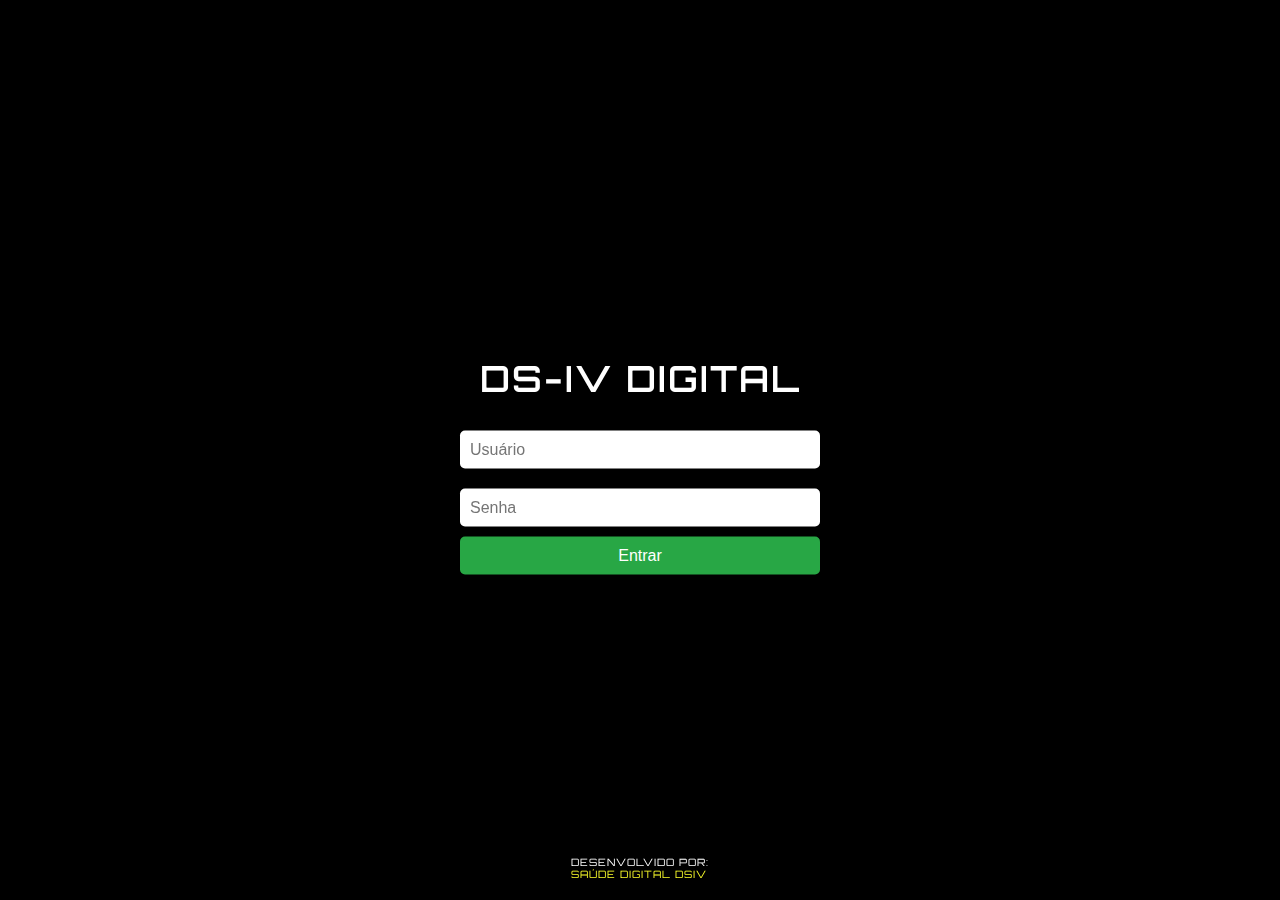
==== commit 77184091: "add login form" ====
--- a/index.html
+++ b/index.html
@@ -1,20 +1,107 @@
 <!DOCTYPE html>
 <html lang="pt-BR">
-
 <head>
     <meta charset="UTF-8">
-    <meta http-equiv="X-UA-Compatible" content="IE=edge">
     <meta name="viewport" content="width=device-width, initial-scale=1.0">
-    
-    <!-- Favicon -->
-    <link rel="icon" href="img/favicon.png" type="image/x-icon">
+    <title>Login DSIV-DIGITAL</title>
+    <link rel="stylesheet" href="style.css">
+    <link href="https://fonts.googleapis.com/css2?family=Orbitron:wght@400;500;600&display=swap" rel="stylesheet">
+    <style>
+        body, html {
+            margin: 0;
+            padding: 0;
+            height: 100%;
+            background-color: black;
+            font-family: Arial, sans-serif;
+        }
+        .login-container {
+            position: absolute;
+            top: 50%;
+            left: 50%;
+            transform: translate(-50%, -50%);
+            background: rgba(0, 0, 0, 0.7);
+            padding: 20px;
+            border-radius: 10px;
+            color: white;
+            width: 90%;
+            max-width: 400px;
+            text-align: center;
+        }
+        .login-container h2 {
+            margin-bottom: 20px;
+            font-family: 'Orbitron', sans-serif; /* Fonte futurista aplicada */
+            font-weight: 600;
+            font-size: 36px;
+            text-transform: uppercase;
+            letter-spacing: 2px;
+        }
+        .input-field {
+            width: 100%;
+            padding: 10px;
+            margin: 10px 0;
+            border: none;
+            border-radius: 5px;
+            font-size: 16px;
+            box-sizing: border-box;
+        }
+        .login-btn {
+            width: 100%;
+            padding: 10px;
+            background-color: #28a745;
+            color: white;
+            font-size: 16px;
+            border: none;
+            border-radius: 5px;
+            cursor: pointer;
+        }
+        .login-btn:hover {
+            background-color: #218838;
+        }
 
-    <!-- CSS -->
-    <link rel="stylesheet" href="style.css">
+        /* Media Queries para tornar o layout responsivo */
+        @media (max-width: 768px) {
+            .login-container {
+                width: 80%;
+                padding: 15px;
+            }
+            .input-field {
+                font-size: 14px;
+            }
+            .login-btn {
+                font-size: 14px;
+            }
+        }
 
-    <title>DS4 Digital - Tecnologia para o Brasil</title>
+        @media (max-width: 480px) {
+            .login-container {
+                width: 90%;
+                padding: 10px;
+            }
+            .input-field {
+                font-size: 12px;
+            }
+            .login-btn {
+                font-size: 12px;
+            }
+        }
+
+        /* Estilo para o texto "Desenvolvido por" no fundo */
+        .footer-text {
+            position: absolute;
+            bottom: 10px;
+            left: 50%;
+            transform: translateX(-50%);
+            font-family: 'Orbitron', sans-serif;
+            color: white;
+            font-size: 10px;
+            text-transform: uppercase;
+            letter-spacing: 1px;
+            background: rgba(0, 0, 0, 0.5);
+            padding: 10px 20px;
+            border-radius: 5px;
+        }
+    </style>
 </head>
-
 <body>
     <div class="video-bg">
         <video width="320" height="240" autoplay loop muted>
@@ -22,427 +109,19 @@
             Your browser does not support the video tag.
         </video>
     </div>
-    <div class="dark-light">
-        <svg viewBox="0 0 24 24" stroke="currentColor" stroke-width="1.5" fill="none" stroke-linecap="round"
-            stroke-linejoin="round">
-            <path d="M21 12.79A9 9 0 1111.21 3 7 7 0 0021 12.79z" />
-        </svg>
+    
+    <div class="login-container">
+        <h2>DS-IV Digital</h2>
+        <form action="home.html">
+            <input type="text" name="username" class="input-field" placeholder="Usuário" required>
+            <input type="password" name="password" class="input-field" placeholder="Senha" required>
+            <button type="submit" class="login-btn">Entrar</button>
+        </form>
     </div>
-    <div class="app">
-        <div class="header">
-            <div class="menu-circle"></div>
-            <div class="header-menu">
-                <a class="menu-link is-active" href="#">Início</a>
-                <a class="menu-link notify" href="#">Agenda</a>
-                <a class="menu-link" href="#">Tarefas</a>
-                <a class="menu-link notify" href="#">Equipe</a>
-            </div>
-            <div class="search-bar">
-                <input type="text" placeholder="Buscar">
-            </div>
-            <div class="header-profile">
-                <div class="notification">
-                    <span class="notification-number">3</span>
-                    <svg viewBox="0 0 24 24" fill="currentColor" stroke="currentColor" stroke-width="2"
-                        stroke-linecap="round" stroke-linejoin="round" class="feather feather-bell">
-                        <path d="M18 8A6 6 0 006 8c0 7-3 9-3 9h18s-3-2-3-9M13.73 21a2 2 0 01-3.46 0" />
-                    </svg>
-                </div>
-                <svg viewBox="0 0 512 512" fill="currentColor">
-                    <path
-                        d="M448.773 235.551A135.893 135.893 0 00451 211c0-74.443-60.557-135-135-135-47.52 0-91.567 25.313-115.766 65.537-32.666-10.59-66.182-6.049-93.794 12.979-27.612 19.013-44.092 49.116-45.425 82.031C24.716 253.788 0 290.497 0 331c0 7.031 1.703 13.887 3.006 20.537l.015.015C12.719 400.492 56.034 436 106 436h300c57.891 0 106-47.109 106-105 0-40.942-25.053-77.798-63.227-95.449z" />
-                </svg>
-                <img class="profile-img"
-                    src="https://images.unsplash.com/photo-1600353068440-6361ef3a86e8?ixid=MXwxMjA3fDB8MHxwaG90by1wYWdlfHx8fGVufDB8fHw%3D&ixlib=rb-1.2.1&auto=format&fit=crop&w=1000&q=80"
-                    alt="">
-            </div>
-        </div>
-        <div class="wrapper">
-            <div class="left-side">
-                <div class="side-wrapper">
-                    <div class="side-title"></div>
-                    <div class="side-menu">
-                        <a href="#">
-                            <svg viewBox="0 0 512 512">
-                                <g xmlns="http://www.w3.org/2000/svg" fill="currentColor">
-                                    <path
-                                        d="M0 0h128v128H0zm0 0M192 0h128v128H192zm0 0M384 0h128v128H384zm0 0M0 192h128v128H0zm0 0"
-                                        data-original="#bfc9d1" />
-                                </g>
-                                <path xmlns="http://www.w3.org/2000/svg" d="M192 192h128v128H192zm0 0"
-                                    fill="currentColor" data-original="#82b1ff" />
-                                <path xmlns="http://www.w3.org/2000/svg"
-                                    d="M384 192h128v128H384zm0 0M0 384h128v128H0zm0 0M192 384h128v128H192zm0 0M384 384h128v128H384zm0 0"
-                                    fill="currentColor" data-original="#bfc9d1" />
-                            </svg>
-                            Atividades
-                        </a>
-                        <a href="#">
-                            <svg viewBox="0 0 488.932 488.932" fill="currentColor">
-                                <path
-                                    d="M243.158 61.361v-57.6c0-3.2 4-4.9 6.7-2.9l118.4 87c2 1.5 2 4.4 0 5.9l-118.4 87c-2.7 2-6.7.2-6.7-2.9v-57.5c-87.8 1.4-158.1 76-152.1 165.4 5.1 76.8 67.7 139.1 144.5 144 81.4 5.2 150.6-53 163-129.9 2.3-14.3 14.7-24.7 29.2-24.7 17.9 0 31.8 15.9 29 33.5-17.4 109.7-118.5 192-235.7 178.9-98-11-176.7-89.4-187.8-187.4-14.7-128.2 84.9-237.4 209.9-238.8z" />
-                            </svg>
-                            Atualização
-                            <span class="notification-number updates">3</span>
-                        </a>
-                    </div>
-                </div>
-                <div class="side-wrapper">
-                    <div class="side-title">Departamentos</div>
-                    <div class="side-menu">
-                        <a href="#">
-                            <svg viewBox="0 0 488.455 488.455" fill="currentColor">
-                                <path
-                                    d="M287.396 216.317c23.845 23.845 23.845 62.505 0 86.35s-62.505 23.845-86.35 0-23.845-62.505 0-86.35 62.505-23.845 86.35 0" />
-                                <path
-                                    d="M427.397 91.581H385.21l-30.544-61.059H133.76l-30.515 61.089-42.127.075C27.533 91.746.193 119.115.164 152.715L0 396.86c0 33.675 27.384 61.074 61.059 61.074h366.338c33.675 0 61.059-27.384 61.059-61.059V152.639c-.001-33.674-27.385-61.058-61.059-61.058zM244.22 381.61c-67.335 0-122.118-54.783-122.118-122.118s54.783-122.118 122.118-122.118 122.118 54.783 122.118 122.118S311.555 381.61 244.22 381.61z" />
-                            </svg>
-                            Vigilância em Saúde
-                        </a>
-                        <a href="#">
-                            <svg viewBox="0 0 512 512" fill="currentColor">
-                                <circle cx="295.099" cy="327.254" r="110.96" transform="rotate(-45 295.062 327.332)" />
-                                <path
-                                    d="M471.854 338.281V163.146H296.72v41.169a123.1 123.1 0 01121.339 122.939c0 3.717-.176 7.393-.5 11.027zM172.14 327.254a123.16 123.16 0 01100.59-120.915L195.082 73.786 40.146 338.281H172.64c-.325-3.634-.5-7.31-.5-11.027z" />
-                            </svg>
-                            Atenção Básica
-                        </a>
-                        <a href="#">
-                            <svg viewBox="0 0 58 58" fill="currentColor">
-                                <path
-                                    d="M57 6H1a1 1 0 00-1 1v44a1 1 0 001 1h56a1 1 0 001-1V7a1 1 0 00-1-1zM10 50H2v-9h8v9zm0-11H2v-9h8v9zm0-11H2v-9h8v9zm0-11H2V8h8v9zm26.537 12.844l-11 7a1.007 1.007 0 01-1.018.033A1.001 1.001 0 0124 36V22a1.001 1.001 0 011.538-.844l11 7a1.003 1.003 0 01-.001 1.688zM56 50h-8v-9h8v9zm0-11h-8v-9h8v9zm0-11h-8v-9h8v9zm0-11h-8V8h8v9z" />
-                            </svg>
-                            Regulação
-                        </a>
-                        <a href="#">
-                            <svg viewBox="0 0 512 512" fill="currentColor">
-                                <path
-                                    d="M499.377 46.402c-8.014-8.006-18.662-12.485-29.985-12.613a41.13 41.13 0 00-.496-.003c-11.142 0-21.698 4.229-29.771 11.945L198.872 275.458c25.716 6.555 47.683 23.057 62.044 47.196a113.544 113.544 0 0110.453 23.179L500.06 106.661C507.759 98.604 512 88.031 512 76.89c0-11.507-4.478-22.33-12.623-30.488zM176.588 302.344a86.035 86.035 0 00-3.626-.076c-20.273 0-40.381 7.05-56.784 18.851-19.772 14.225-27.656 34.656-42.174 53.27C55.8 397.728 27.795 409.14 0 416.923c16.187 42.781 76.32 60.297 115.752 61.24 1.416.034 2.839.051 4.273.051 44.646 0 97.233-16.594 118.755-60.522 23.628-48.224-5.496-112.975-62.192-115.348z" />
-                            </svg>
-                            Farmácia
-                        </a>
-                        <a href="#">
-                            <svg viewBox="0 0 512 512" fill="currentColor">
-                                <path
-                                    d="M497 151H316c-8.401 0-15 6.599-15 15v300c0 8.401 6.599 15 15 15h181c8.401 0 15-6.599 15-15V166c0-8.401-6.599-15-15-15zm-76 270h-30c-8.401 0-15-6.599-15-15s6.599-15 15-15h30c8.401 0 15 6.599 15 15s-6.599 15-15 15zm0-180h-30c-8.401 0-15-6.599-15-15s6.599-15 15-15h30c8.401 0 15 6.599 15 15s-6.599 15-15 15z" />
-                                <path
-                                    d="M15 331h196v60h-75c-8.291 0-15 6.709-15 15s6.709 15 15 15h135v-30h-30v-60h30V166c0-24.814 20.186-45 45-45h135V46c0-8.284-6.716-15-15-15H15C6.716 31 0 37.716 0 46v270c0 8.284 6.716 15 15 15z" />
-                            </svg>
-                            Saúde Digital
-                        </a>
-                        <a href="#">
-                            <svg viewBox="0 0 512 512" fill="currentColor">
-                                <path
-                                    d="M0 331v112.295a14.996 14.996 0 007.559 13.023L106 512V391L0 331zM136 391v121l105-60V331zM271 331v121l105 60V391zM406 391v121l98.441-55.682A14.995 14.995 0 00512 443.296V331l-106 60zM391 241l-115.754 57.876L391 365.026l116.754-66.15zM262.709 1.583a15.006 15.006 0 00-13.418 0L140.246 57.876 256 124.026l115.754-66.151L262.709 1.583zM136 90v124.955l105 52.5V150zM121 241L4.246 298.876 121 365.026l115.754-66.15zM271 150v117.455l105-52.5V90z" />
-                            </svg>
-                            Admin. Fin.
-                        </a>
-                    </div>
-                </div>
-                <div class="side-wrapper">
-                    <div class="side-title">Eventos</div>
-                    <div class="side-menu">
-                        <a href="#">
-                            <svg viewBox="0 0 332 332" fill="currentColor">
-                                <path
-                                    d="M282.341 8.283C275.765 2.705 266.211 0 253.103 0c-18.951 0-36.359 5.634-51.756 16.743-14.972 10.794-29.274 28.637-42.482 53.028-4.358 7.993-7.428 11.041-8.973 12.179h-26.255c-10.84 0-19.626 8.786-19.626 19.626 0 8.989 6.077 16.486 14.323 18.809l-.05.165h.589c1.531.385 3.109.651 4.757.651h18.833l-32.688 128.001c-7.208 27.848-10.323 37.782-11.666 41.24-1.445 3.711-3.266 7.062-5.542 10.135-.42-5.39-2.637-10.143-6.508-13.854-4.264-4.079-10.109-6.136-17.364-6.136-8.227 0-15.08 2.433-20.37 7.229-5.416 4.93-8.283 11.193-8.283 18.134 0 5.157 1.701 12.712 9.828 19.348 6.139 4.97 14.845 7.382 26.621 7.382 17.096 0 32.541-4.568 45.891-13.577 13.112-8.845 24.612-22.489 34.166-40.522 9.391-17.678 18.696-45.124 28.427-83.9l18.598-73.479h30.016c10.841 0 19.625-8.785 19.625-19.625s-8.784-19.626-19.625-19.626h-19.628c6.34-21.62 14.175-37.948 23.443-48.578 2.284-2.695 5.246-5.692 8.412-7.678-1.543 3.392-2.325 6.767-2.325 10.055 0 6.164 2.409 11.714 6.909 16.03 4.484 4.336 10.167 6.54 16.888 6.54 7.085 0 13.373-2.667 18.17-7.716 4.76-5.005 7.185-11.633 7.185-19.703.017-9.079-3.554-16.899-10.302-22.618z" />
-                            </svg>
-                            Colegiados
-                        </a>
-                        <a href="#">
-                            <svg viewBox="0 0 332 332" fill="currentColor">
-                                <path
-                                    d="M282.341 8.283C275.765 2.705 266.211 0 253.103 0c-18.951 0-36.359 5.634-51.756 16.743-14.972 10.794-29.274 28.637-42.482 53.028-4.358 7.993-7.428 11.041-8.973 12.179h-26.255c-10.84 0-19.626 8.786-19.626 19.626 0 8.989 6.077 16.486 14.323 18.809l-.05.165h.589c1.531.385 3.109.651 4.757.651h18.833l-32.688 128.001c-7.208 27.848-10.323 37.782-11.666 41.24-1.445 3.711-3.266 7.062-5.542 10.135-.42-5.39-2.637-10.143-6.508-13.854-4.264-4.079-10.109-6.136-17.364-6.136-8.227 0-15.08 2.433-20.37 7.229-5.416 4.93-8.283 11.193-8.283 18.134 0 5.157 1.701 12.712 9.828 19.348 6.139 4.97 14.845 7.382 26.621 7.382 17.096 0 32.541-4.568 45.891-13.577 13.112-8.845 24.612-22.489 34.166-40.522 9.391-17.678 18.696-45.124 28.427-83.9l18.598-73.479h30.016c10.841 0 19.625-8.785 19.625-19.625s-8.784-19.626-19.625-19.626h-19.628c6.34-21.62 14.175-37.948 23.443-48.578 2.284-2.695 5.246-5.692 8.412-7.678-1.543 3.392-2.325 6.767-2.325 10.055 0 6.164 2.409 11.714 6.909 16.03 4.484 4.336 10.167 6.54 16.888 6.54 7.085 0 13.373-2.667 18.17-7.716 4.76-5.005 7.185-11.633 7.185-19.703.017-9.079-3.554-16.899-10.302-22.618z" />
-                            </svg>
-                            Reun. Comu.
-                        </a>
-                    </div>
-                </div>
-                <div class="side-wrapper">
-                    <div class="side-title">Outros</div>
-                    <div class="side-menu">
-                        <a href="#">
-                            <svg viewBox="0 0 512 512" fill="currentColor">
-                                <path
-                                    d="M467 0H45C20.186 0 0 20.186 0 45v422c0 24.814 20.186 45 45 45h422c24.814 0 45-20.186 45-45V45c0-24.814-20.186-45-45-45zM181 241c41.353 0 75 33.647 75 75s-33.647 75-75 75-75-33.647-75-75c0-8.291 6.709-15 15-15s15 6.709 15 15c0 24.814 20.186 45 45 45s45-20.186 45-45-20.186-45-45-45c-41.353 0-75-33.647-75-75s33.647-75 75-75 75 33.647 75 75c0 8.291-6.709 15-15 15s-15-6.709-15-15c0-24.814-20.186-45-45-45s-45 20.186-45 45 20.186 45 45 45zm180 120h30c8.291 0 15 6.709 15 15s-6.709 15-15 15h-30c-24.814 0-45-20.186-45-45V211h-15c-8.291 0-15-6.709-15-15s6.709-15 15-15h15v-45c0-8.291 6.709-15 15-15s15 6.709 15 15v45h45c8.291 0 15 6.709 15 15s-6.709 15-15 15h-45v135c0 8.276 6.724 15 15 15z" />
-                            </svg>
-                            Colegiados
-                        </a>
-                        <a href="#">
-                            <svg viewBox="0 0 511.441 511.441" fill="currentColor">
-                                <path d="M255.721 347.484L90.22 266.751v106.57l165.51 73.503 165.509-73.503V266.742z" />
-                                <path
-                                    d="M511.441 189.361L255.721 64.617 0 189.361l255.721 124.744 195.522-95.378v111.032h30V204.092z" />
-                            </svg>
-                            Tutoriais
-                        </a>
-                        <a href="#">
-                            <svg viewBox="0 0 512 512" fill="currentColor">
-                                <path d="M196 151h-75v90h75c24.814 0 45-20.186 45-45s-20.186-45-45-45z" />
-                                <path
-                                    d="M467 0H45C20.186 0 0 20.186 0 45v422c0 24.814 20.186 45 45 45h422c24.814 0 45-20.186 45-45V45c0-24.814-20.186-45-45-45zM196 271h-75v105c0 8.291-6.709 15-15 15s-15-6.709-15-15V136c0-8.291 6.709-15 15-15h90c41.353 0 75 33.647 75 75s-33.647 75-75 75zm210-60c8.291 0 15 6.709 15 15s-6.709 15-15 15h-45v135c0 8.291-6.709 15-15 15s-15-6.709-15-15V241h-15c-8.291 0-15-6.709-15-15s6.709-15 15-15h15v-45c0-24.814 20.186-45 45-45h30c8.291 0 15 6.709 15 15s-6.709 15-15 15h-30c-8.276 0-15 6.724-15 15v45h45z" />
-                            </svg>
-                            Pendências
-                        </a>
-                        <a href="#">
-                            <svg viewBox="0 0 512 512" fill="currentColor">
-                                <path
-                                    d="M181 181h-60v60h60c16.54 0 30-13.46 30-30s-13.46-30-30-30zm0 0M181 271h-60v60h60c16.54 0 30-13.46 30-30s-13.46-30-30-30zm0 0M346 241c-19.555 0-36.238 12.54-42.438 30h84.875c-6.199-17.46-22.882-30-42.437-30zm0 0" />
-                                <path
-                                    d="M436 0H75C33.648 0 0 33.648 0 75v362c0 41.352 33.648 75 75 75h361c41.352 0 76-33.648 76-75V75c0-41.352-34.648-75-76-75zM286 151h120v30H286zm-45 150c0 33.09-26.91 60-60 60H91V151h90c33.09 0 60 26.91 60 60 0 18.008-8.133 33.996-20.73 45 12.597 11.004 20.73 26.992 20.73 45zm180 0H303.562c6.196 17.46 22.883 30 42.438 30 16.012 0 30.953-8.629 38.992-22.516l25.957 15.032C397.58 346.629 372.687 361 346 361c-41.352 0-75-33.648-75-75s33.648-75 75-75 75 33.648 75 75zm0 0" />
-                            </svg>
-                            Arquivos
-                        </a>
-                        <a href="#">
-                            <svg viewBox="0 0 512 512" fill="currentColor">
-                                <path
-                                    d="M352 0H64C28.704 0 0 28.704 0 64v320a16.02 16.02 0 009.216 14.496A16.232 16.232 0 0016 400c3.68 0 7.328-1.248 10.24-3.712L117.792 320H352c35.296 0 64-28.704 64-64V64c0-35.296-28.704-64-64-64z" />
-                                <path
-                                    d="M464 128h-16v128c0 52.928-43.072 96-96 96H129.376L128 353.152V400c0 26.464 21.536 48 48 48h234.368l75.616 60.512A16.158 16.158 0 00496 512c2.336 0 4.704-.544 6.944-1.6A15.968 15.968 0 00512 496V176c0-26.464-21.536-48-48-48z" />
-                            </svg>
-                            Mensagens
-                        </a>
-                    </div>
-                </div>
-            </div>
-            <div class="main-container">
-                <div class="main-header">
-                    <a class="menu-link-main" href="#">All Apps</a>
-                    <div class="header-menu">
-                        <a class="main-header-link is-active" href="#">Desktop</a>
-                        <a class="main-header-link" href="#">Mobile</a>
-                        <a class="main-header-link" href="#">Web</a>
 
-                    </div>
-                </div>
-                <div class="content-wrapper">
-                    <div class="content-wrapper-header">
-                        <div class="content-wrapper-context">
-                            <h3 class="img-content">
-                                <svg viewBox="0 0 512 512" xmlns="http://www.w3.org/2000/svg">
-                                    <!-- Background with rounded corners -->
-                                    <rect x="50" y="50" width="412" height="412" rx="30" ry="30" fill="#5C6BC0" />
-                                
-                                    <!-- Horizontal and vertical lines creating a network -->
-                                    <path d="M100 160h312" fill="none" stroke="#fff" stroke-width="20" stroke-linecap="round"/>
-                                    <path d="M160 100v312" fill="none" stroke="#fff" stroke-width="20" stroke-linecap="round"/>
-                                    
-                                    <!-- Diagonal lines for more complexity -->
-                                    <path d="M100 100L412 412" fill="none" stroke="#fff" stroke-width="15" stroke-linecap="round"/>
-                                    <path d="M100 412L412 100" fill="none" stroke="#fff" stroke-width="15" stroke-linecap="round"/>
-                                    
-                                    <!-- Nodes (circles) to simulate connections -->
-                                    <circle cx="100" cy="100" r="15" fill="#fff" />
-                                    <circle cx="412" cy="100" r="15" fill="#fff" />
-                                    <circle cx="100" cy="412" r="15" fill="#fff" />
-                                    <circle cx="412" cy="412" r="15" fill="#fff" />
-                                
-                                    <!-- Additional smaller circles to simulate data points -->
-                                    <circle cx="256" cy="160" r="8" fill="#fff" />
-                                    <circle cx="160" cy="256" r="8" fill="#fff" />
-                                    <circle cx="352" cy="256" r="8" fill="#fff" />
-                                    <circle cx="256" cy="352" r="8" fill="#fff" />
-                                </svg>
-                                
-                                DS-IV Digital
-                            </h3>
-                            <div class="content-text">Impulsionando a transformação digital na gestão da saúde</div>
-                            <button class="content-button">Colabore</button>
-                        </div>
-                        <img class="content-wrapper-img" src="https://assets.codepen.io/3364143/glass.png" alt="">
-                    </div>
-                    <div class="content-section">
-                        <div class="content-section-title">Chamados</div>
-                        <ul>
-                            <li class="adobe-product">
-                                <div class="products">
-                                    <svg viewBox="0 0 52 52" style="border:1px solid #3291b8">
-                                        <g xmlns="http://www.w3.org/2000/svg">
-                                            <path
-                                                d="M40.824 52H11.176C5.003 52 0 46.997 0 40.824V11.176C0 5.003 5.003 0 11.176 0h29.649C46.997 0 52 5.003 52 11.176v29.649C52 46.997 46.997 52 40.824 52z"
-                                                fill="#061e26" data-original="#393687" />
-                                            <path
-                                                d="M12.16 39H9.28V11h9.64c2.613 0 4.553.813 5.82 2.44 1.266 1.626 1.9 3.76 1.9 6.399 0 .934-.027 1.74-.08 2.42-.054.681-.22 1.534-.5 2.561-.28 1.026-.66 1.866-1.14 2.52-.48.654-1.213 1.227-2.2 1.72-.987.494-2.16.74-3.52.74h-7.04V39zm0-12h6.68c.96 0 1.773-.187 2.44-.56.666-.374 1.153-.773 1.46-1.2.306-.427.546-1.04.72-1.84.173-.801.267-1.4.28-1.801.013-.399.02-.973.02-1.72 0-4.053-1.694-6.08-5.08-6.08h-6.52V27zM29.48 33.92l2.8-.12c.106.987.6 1.754 1.48 2.3.88.547 1.893.82 3.04.82s2.14-.26 2.98-.78c.84-.52 1.26-1.266 1.26-2.239s-.36-1.747-1.08-2.32c-.72-.573-1.6-1.026-2.64-1.36-1.04-.333-2.086-.686-3.14-1.06a7.36 7.36 0 01-2.78-1.76c-.987-.934-1.48-2.073-1.48-3.42s.54-2.601 1.62-3.761 2.833-1.739 5.26-1.739c.854 0 1.653.1 2.4.3.746.2 1.28.394 1.6.58l.48.279-.92 2.521c-.854-.666-1.974-1-3.36-1-1.387 0-2.42.26-3.1.78-.68.52-1.02 1.18-1.02 1.979 0 .88.426 1.574 1.28 2.08.853.507 1.813.934 2.88 1.28 1.066.347 2.126.733 3.18 1.16 1.053.427 1.946 1.094 2.68 2s1.1 2.106 1.1 3.6c0 1.494-.6 2.794-1.8 3.9-1.2 1.106-2.954 1.66-5.26 1.66-2.307 0-4.114-.547-5.42-1.64-1.307-1.093-1.987-2.44-2.04-4.04z"
-                                                fill="#c1dbe6" data-original="#89d3ff" />
-                                        </g>
-                                    </svg>
-                                    DDAF
-                                </div>
-                                <span class="status">
-                                    <span class="status-circle green"></span>
-                                    Updated</span>
-                                <div class="button-wrapper">
-                                    <button class="content-button status-button open">Open</button>
-                                    <div class="menu">
-                                        <button class="dropdown">
-                                            <ul>
-                                                <li><a href="#">Go to Discover</a></li>
-                                                <li><a href="#">Learn more</a></li>
-                                                <li><a href="#">Uninstall</a></li>
-                                            </ul>
-                                        </button>
-                                    </div>
-                                </div>
-                            </li>
-                            <li class="adobe-product">
-                                <div class="products">
-                                    <svg viewBox="0 0 52 52" style="border:1px solid #b65a0b">
-                                        <g xmlns="http://www.w3.org/2000/svg">
-                                            <path
-                                                d="M40.824 52H11.176C5.003 52 0 46.997 0 40.824V11.176C0 5.003 5.003 0 11.176 0h29.649C46.997 0 52 5.003 52 11.176v29.649C52 46.997 46.997 52 40.824 52z"
-                                                fill="#261400" data-original="#6d4c13" />
-                                            <path
-                                                d="M30.68 39h-3.24l-2.76-9.04h-8.32L13.72 39H10.6l8.24-28h3.32l8.52 28zm-6.72-12l-3.48-11.36L17.12 27h6.84zM37.479 12.24c0 .453-.16.84-.48 1.16-.32.319-.7.479-1.14.479-.44 0-.827-.166-1.16-.5-.334-.333-.5-.713-.5-1.14s.166-.807.5-1.141c.333-.333.72-.5 1.16-.5.44 0 .82.16 1.14.48.321.322.48.709.48 1.162zM37.24 39h-2.88V18.96h2.88V39z"
-                                                fill="#e6d2c0" data-original="#ffbd2e" />
-                                        </g>
-                                    </svg>
-                                    SD
-                                </div>
-
-                                <span class="status">
-                                    <span class="status-circle"></span>
-                                    Update Available</span>
-                                <div class="button-wrapper">
-                                    <button class="content-button status-button">Update this app</button>
-                                    <div class="pop-up">
-                                        <div class="pop-up__title">Update This App
-                                            <svg class="close" width="24" height="24" fill="none" stroke="currentColor"
-                                                stroke-width="2" stroke-linecap="round" stroke-linejoin="round"
-                                                class="feather feather-x-circle">
-                                                <circle cx="12" cy="12" r="10" />
-                                                <path d="M15 9l-6 6M9 9l6 6" />
-                                            </svg>
-                                        </div>
-                                        <div class="pop-up__subtitle">Adjust your selections for advanced options as
-                                            desired before continuing. <a href="#">Learn more</a></div>
-                                        <div class="checkbox-wrapper">
-                                            <input type="checkbox" id="check1" class="checkbox">
-                                            <label for="check1">Import previous settings and preferences</label>
-                                        </div>
-                                        <div class="checkbox-wrapper">
-                                            <input type="checkbox" id="check2" class="checkbox">
-                                            <label for="check2">Remove old versions</label>
-                                        </div>
-                                        <div class="content-button-wrapper">
-                                            <button class="content-button status-button open close">Cancel</button>
-                                            <button class="content-button status-button">Continue</button>
-                                        </div>
-                                    </div>
-                                    <div class="menu">
-                                        <button class="dropdown">
-                                            <ul>
-                                                <li><a href="#">Go to Discover</a></li>
-                                                <li><a href="#">Learn more</a></li>
-                                                <li><a href="#">Uninstall</a></li>
-                                            </ul>
-                                        </button>
-                                    </div>
-                                </div>
-                            </li>
-                            <li class="adobe-product">
-                                <div class="products">
-                                    <svg viewBox="0 0 52 52" style="border: 1px solid #C75DEB">
-                                        <g xmlns="http://www.w3.org/2000/svg">
-                                            <path
-                                                d="M40.824 52H11.176C5.003 52 0 46.997 0 40.824V11.176C0 5.003 5.003 0 11.176 0h29.649C46.997 0 52 5.003 52 11.176v29.649C52 46.997 46.997 52 40.824 52z"
-                                                fill="#3a3375" data-original="#3a3375" />
-                                            <path
-                                                d="M27.44 39H24.2l-2.76-9.04h-8.32L10.48 39H7.36l8.24-28h3.32l8.52 28zm-6.72-12l-3.48-11.36L13.88 27h6.84zM31.48 33.48c0 2.267 1.333 3.399 4 3.399 1.653 0 3.466-.546 5.44-1.64L42 37.6c-2.054 1.254-4.2 1.881-6.44 1.881-4.64 0-6.96-1.946-6.96-5.841v-8.2c0-2.16.673-3.841 2.02-5.04 1.346-1.2 3.126-1.801 5.34-1.801s3.94.594 5.18 1.78c1.24 1.187 1.86 2.834 1.86 4.94V30.8l-11.52.6v2.08zm8.6-5.24v-3.08c0-1.413-.44-2.42-1.32-3.021-.88-.6-1.907-.899-3.08-.899-1.174 0-2.167.359-2.98 1.08-.814.72-1.22 1.773-1.22 3.16v3.199l8.6-.439z"
-                                                fill="#e4d1eb" data-original="#e7adfb" />
-                                        </g>
-                                    </svg>
-                                    RH
-                                </div>
-                                <span class="status">
-                                    <span class="status-circle green"></span>
-                                    Updated</span>
-                                <div class="button-wrapper">
-                                    <button class="content-button status-button open">Open</button>
-                                    <div class="menu">
-                                        <button class="dropdown">
-                                            <ul>
-                                                <li><a href="#">Go to Discover</a></li>
-                                                <li><a href="#">Learn more</a></li>
-                                                <li><a href="#">Uninstall</a></li>
-                                            </ul>
-                                        </button>
-                                    </div>
-                                </div>
-                            </li>
-                        </ul>
-                    </div>
-                    <div class="content-section">
-                        <div class="content-section-title">Dashboards</div>
-                        <div class="apps-card">
-                            <div class="app-card">
-                                <span>
-                                    <svg viewBox="0 0 512 512" style="border: 1px solid #a059a9">
-                                        <path xmlns="http://www.w3.org/2000/svg"
-                                            d="M480 0H32C14.368 0 0 14.368 0 32v448c0 17.664 14.368 32 32 32h448c17.664 0 32-14.336 32-32V32c0-17.632-14.336-32-32-32z"
-                                            fill="#210027" data-original="#7b1fa2" />
-                                        <g xmlns="http://www.w3.org/2000/svg">
-                                            <path
-                                                d="M192 64h-80c-8.832 0-16 7.168-16 16v352c0 8.832 7.168 16 16 16s16-7.168 16-16V256h64c52.928 0 96-43.072 96-96s-43.072-96-96-96zm0 160h-64V96h64c35.296 0 64 28.704 64 64s-28.704 64-64 64zM400 256h-32c-18.08 0-34.592 6.24-48 16.384V272c0-8.864-7.168-16-16-16s-16 7.136-16 16v160c0 8.832 7.168 16 16 16s16-7.168 16-16v-96c0-26.464 21.536-48 48-48h32c8.832 0 16-7.168 16-16s-7.168-16-16-16z"
-                                                fill="#f6e7fa" data-original="#e1bee7" />
-                                        </g>
-                                    </svg>
-                                    PEC
-                                </span>
-                                <div class="app-card__subtext">Dados do Prontuário Eletrônico do Cidadão</div>
-                                <div class="app-card-buttons">
-                                    <button class="content-button status-button">Update</button>
-                                    <div class="menu"></div>
-                                </div>
-                            </div>
-                            <div class="app-card">
-                                <span>
-                                    <svg viewBox="0 0 52 52" style="border: 1px solid #c1316d">
-                                        <g xmlns="http://www.w3.org/2000/svg">
-                                            <path
-                                                d="M40.824 52H11.176C5.003 52 0 46.997 0 40.824V11.176C0 5.003 5.003 0 11.176 0h29.649C46.997 0 52 5.003 52 11.176v29.649C52 46.997 46.997 52 40.824 52z"
-                                                fill="#2f0015" data-original="#6f2b41" />
-                                            <path
-                                                d="M18.08 39H15.2V13.72l-2.64-.08V11h5.52v28zM27.68 19.4c1.173-.507 2.593-.761 4.26-.761s3.073.374 4.22 1.12V11h2.88v28c-2.293.32-4.414.48-6.36.48-1.947 0-3.707-.4-5.28-1.2-2.08-1.066-3.12-2.92-3.12-5.561v-7.56c0-2.799 1.133-4.719 3.4-5.759zm8.48 3.12c-1.387-.746-2.907-1.119-4.56-1.119-1.574 0-2.714.406-3.42 1.22-.707.813-1.06 1.847-1.06 3.1v7.12c0 1.227.44 2.188 1.32 2.88.96.719 2.146 1.079 3.56 1.079 1.413 0 2.8-.106 4.16-.319V22.52z"
-                                                fill="#e1c1cf" data-original="#ff70bd" />
-                                        </g>
-                                    </svg>
-                                    MACC
-                                </span>
-                                <div class="app-card__subtext">Dados do MACC</div>
-                                <div class="app-card-buttons">
-                                    <button class="content-button status-button">Update</button>
-                                    <div class="menu"></div>
-                                </div>
-                            </div>
-                            <div class="app-card">
-                                <span>
-                                    <svg viewBox="0 0 52 52" style="border: 1px solid #C75DEB">
-                                        <g xmlns="http://www.w3.org/2000/svg">
-                                            <path
-                                                d="M40.824 52H11.176C5.003 52 0 46.997 0 40.824V11.176C0 5.003 5.003 0 11.176 0h29.649C46.997 0 52 5.003 52 11.176v29.649C52 46.997 46.997 52 40.824 52z"
-                                                fill="#3a3375" data-original="#3a3375" />
-                                            <path
-                                                d="M27.44 39H24.2l-2.76-9.04h-8.32L10.48 39H7.36l8.24-28h3.32l8.52 28zm-6.72-12l-3.48-11.36L13.88 27h6.84zM31.48 33.48c0 2.267 1.333 3.399 4 3.399 1.653 0 3.466-.546 5.44-1.64L42 37.6c-2.054 1.254-4.2 1.881-6.44 1.881-4.64 0-6.96-1.946-6.96-5.841v-8.2c0-2.16.673-3.841 2.02-5.04 1.346-1.2 3.126-1.801 5.34-1.801s3.94.594 5.18 1.78c1.24 1.187 1.86 2.834 1.86 4.94V30.8l-11.52.6v2.08zm8.6-5.24v-3.08c0-1.413-.44-2.42-1.32-3.021-.88-.6-1.907-.899-3.08-.899-1.174 0-2.167.359-2.98 1.08-.814.72-1.22 1.773-1.22 3.16v3.199l8.6-.439z"
-                                                fill="#e4d1eb" data-original="#e7adfb" />
-                                        </g>
-                                    </svg>
-                                    Regulação
-                                </span>
-                                <div class="app-card__subtext">Dados de encaminhamentos - regulação</div>
-                                <div class="app-card-buttons">
-                                    <button class="content-button status-button">Update</button>
-                                    <div class="menu"></div>
-                                </div>
-                            </div>
-                        </div>
-                    </div>
-                </div>
-            </div>
-        </div>
-        <div class="overlay-app"></div>
+    <!-- Texto fixo no fundo -->
+    <div class="footer-text">
+        Desenvolvido por: <br><span style="color: rgb(250, 253, 41);"> Saúde Digital DSIV </span>
     </div>
-    <script src="https://cdnjs.cloudflare.com/ajax/libs/jquery/2.1.3/jquery.min.js"></script>
-    <script src="scripts/main.js"></script>
 </body>
-
-</html>+</html>
